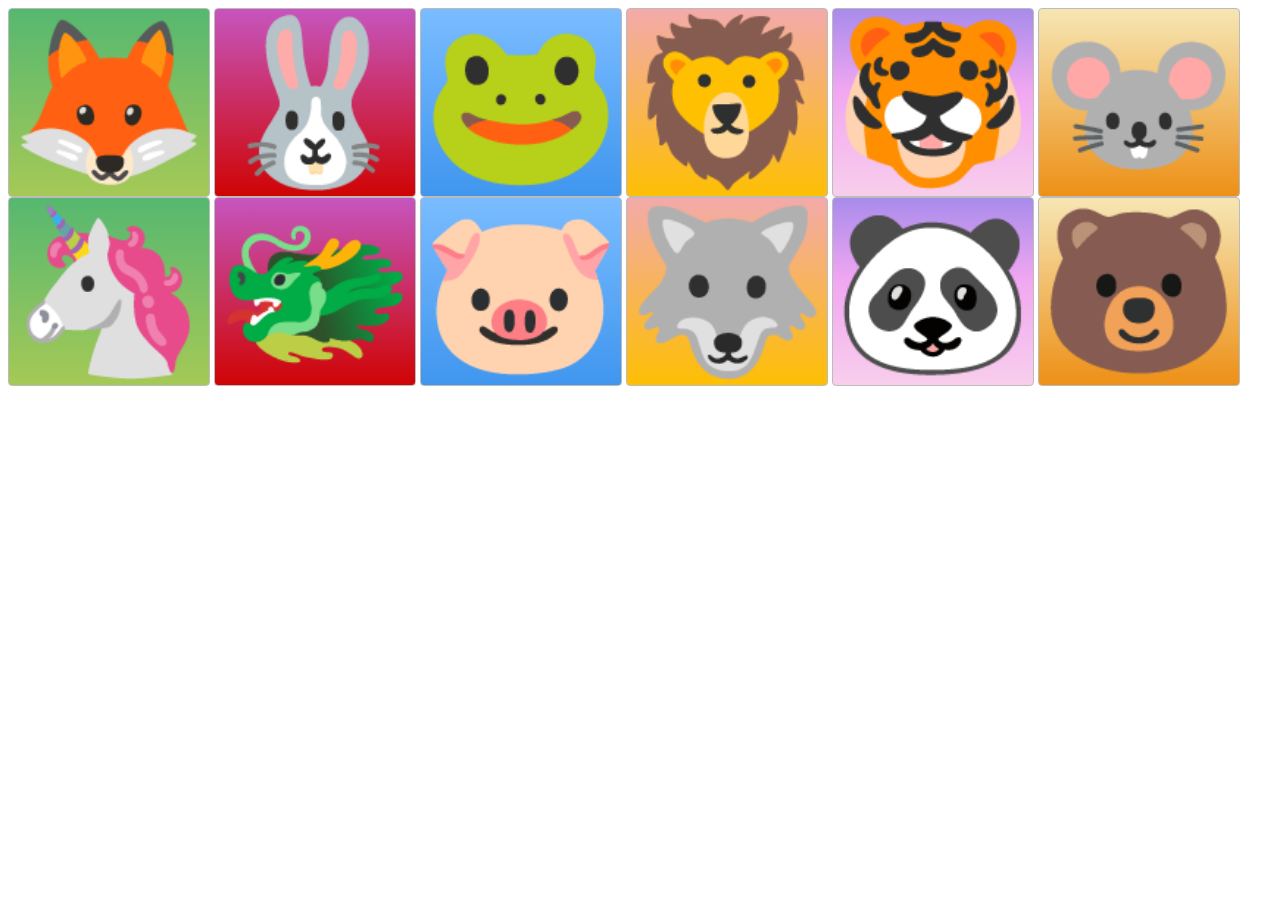
==== grid/index.html @ 9ac2a424 "add grid lesson" ====
<!DOCTYPE html>
<html>
<head>
  <!-- the below meta tag is default in most modern browsers. however if you have an
  older browser, the emojis may not show up properly. In which case you need this meta
  tag. Read more here: https://teamtreehouse.com/community/meta-charsetutf8-what-does-this-mean-or-what-does-it-do-i-deleted-it-from-the-code-and-nothing-changed -->
  <meta charset="utf-8" >  
  <title>Grid Master</title>
  <link rel="stylesheet" type="text/css" href="./style.css">
</head>
<body>
  <div class="zone green">🦊</div>
  <div class="zone red">🐰</div>
  <div class="zone blue">🐸</div>
  <div class="zone yellow">🦁</div>
  <div class="zone purple">🐯</div>
  <div class="zone brown">🐭</div>
  <div class="zone green">🦄</div>
  <div class="zone red">🐲</div>
  <div class="zone blue">🐷</div>
  <div class="zone yellow">🐺</div>
  <div class="zone purple">🐼</div>
  <div class="zone brown">🐻</div>
</body>
</html>
---- grid/style.css ----
.zone {
    cursor:pointer;
    display:inline-block;
    text-align: center;
    font-size:10em;
    border-radius:4px;
    border:1px solid #bbb;
    transition: all 0.3s linear;
}

.zone:hover {
    -webkit-box-shadow:rgba(0,0,0,0.8) 0px 5px 15px, inset rgba(0,0,0,0.15) 0px -10px 20px;
    -moz-box-shadow:rgba(0,0,0,0.8) 0px 5px 15px, inset rgba(0,0,0,0.15) 0px -10px 20px;
    -o-box-shadow:rgba(0,0,0,0.8) 0px 5px 15px, inset rgba(0,0,0,0.15) 0px -10px 20px;
    box-shadow:rgba(0,0,0,0.8) 0px 5px 15px, inset rgba(0,0,0,0.15) 0px -10px 20px;
}


/*https://paulund.co.uk/how-to-create-shiny-css-buttons*/
/***********************************************************************
 *  Green Background
 **********************************************************************/
.green{
    background: #56B870; /* Old browsers */
    background: -moz-linear-gradient(top, #56B870 0%, #a5c956 100%); /* FF3.6+ */
    background: -webkit-gradient(linear, left top, left bottom, color-stop(0%,#56B870), color-stop(100%,#a5c956)); /* Chrome,Safari4+ */
    background: -webkit-linear-gradient(top, #56B870 0%,#a5c956 100%); /* Chrome10+,Safari5.1+ */
    background: -o-linear-gradient(top, #56B870 0%,#a5c956 100%); /* Opera 11.10+ */
    background: -ms-linear-gradient(top, #56B870 0%,#a5c956 100%); /* IE10+ */
    background: linear-gradient(top, #56B870 0%,#a5c956 100%); /* W3C */
}

/***********************************************************************
 *  Red Background
 **********************************************************************/
.red{
    background: #C655BE; /* Old browsers */
    background: -moz-linear-gradient(top, #C655BE 0%, #cf0404 100%); /* FF3.6+ */
    background: -webkit-gradient(linear, left top, left bottom, color-stop(0%,#C655BE), color-stop(100%,#cf0404)); /* Chrome,Safari4+ */
    background: -webkit-linear-gradient(top, #C655BE 0%,#cf0404 100%); /* Chrome10+,Safari5.1+ */
    background: -o-linear-gradient(top, #C655BE 0%,#cf0404 100%); /* Opera 11.10+ */
    background: -ms-linear-gradient(top, #C655BE 0%,#cf0404 100%); /* IE10+ */
    background: linear-gradient(top, #C655BE 0%,#cf0404 100%); /* W3C */
}

/***********************************************************************
 *  Yellow Background
 **********************************************************************/
.yellow{
    background: #F3AAAA; /* Old browsers */
    background: -moz-linear-gradient(top, #F3AAAA 0%, #febf04 100%); /* FF3.6+ */
    background: -webkit-gradient(linear, left top, left bottom, color-stop(0%,#F3AAAA), color-stop(100%,#febf04)); /* Chrome,Safari4+ */
    background: -webkit-linear-gradient(top, #F3AAAA 0%,#febf04 100%); /* Chrome10+,Safari5.1+ */
    background: -o-linear-gradient(top, #F3AAAA 0%,#febf04 100%); /* Opera 11.10+ */
    background: -ms-linear-gradient(top, #F3AAAA 0%,#febf04 100%); /* IE10+ */
    background: linear-gradient(top, #F3AAAA 0%,#febf04 100%); /* W3C */
}

/***********************************************************************
 *  Blue Background
 **********************************************************************/
.blue{
    background: #7abcff; /* Old browsers */
    background: -moz-linear-gradient(top, #7abcff 0%, #60abf8 44%, #4096ee 100%); /* FF3.6+ */
    background: -webkit-gradient(linear, left top, left bottom, color-stop(0%,#7abcff), color-stop(44%,#60abf8), color-stop(100%,#4096ee)); /* Chrome,Safari4+ */
    background: -webkit-linear-gradient(top, #7abcff 0%,#60abf8 44%,#4096ee 100%); /* Chrome10+,Safari5.1+ */
    background: -o-linear-gradient(top, #7abcff 0%,#60abf8 44%,#4096ee 100%); /* Opera 11.10+ */
    background: -ms-linear-gradient(top, #7abcff 0%,#60abf8 44%,#4096ee 100%); /* IE10+ */
    background: linear-gradient(top, #7abcff 0%,#60abf8 44%,#4096ee 100%); /* W3C */
}

/***********************************************************************
 *  Purple Background
 **********************************************************************/
.purple {
    background: #A88BEB; /* Old browsers */
    background: -moz-linear-gradient(top, #A88BEB 0%, #F1A7F1 44%, #F8CEEC 100%); /* FF3.6+ */
    background: -webkit-gradient(linear, left top, left bottom, color-stop(0%,#A88BEB), color-stop(44%,#F1A7F1), color-stop(100%,#F8CEEC)); /* Chrome,Safari4+ */
    background: -webkit-linear-gradient(top, #A88BEB 0%,#F1A7F1 44%,#F8CEEC 100%); /* Chrome10+,Safari5.1+ */
    background: -o-linear-gradient(top, #A88BEB 0%,#F1A7F1 44%,#F8CEEC 100%); /* Opera 11.10+ */
    background: -ms-linear-gradient(top, #A88BEB 0%,#F1A7F1 44%,#F8CEEC 100%); /* IE10+ */
    background: linear-gradient(top, #A88BEB 0%,#F1A7F1 44%,#F8CEEC 100%); /* W3C */
}

/***********************************************************************
 *  Brown Background
 **********************************************************************/
.brown {
    background: #f6e6b4; /* Old browsers */
    background: -moz-linear-gradient(top, #f6e6b4 0%, #ed9017 100%); /* FF3.6+ */
    background: -webkit-gradient(linear, left top, left bottom, color-stop(0%,#f6e6b4), color-stop(100%,#ed9017)); /* Chrome,Safari4+ */
    background: -webkit-linear-gradient(top, #f6e6b4 0%,#ed9017 100%); /* Chrome10+,Safari5.1+ */
    background: -o-linear-gradient(top, #f6e6b4 0%,#ed9017 100%); /* Opera 11.10+ */
    background: -ms-linear-gradient(top, #f6e6b4 0%,#ed9017 100%); /* IE10+ */
    background: linear-gradient(top, #f6e6b4 0%,#ed9017 100%); /* W3C */
    filter: progid:DXImageTransform.Microsoft.gradient( startColorstr='#f6e6b4', endColorstr='#ed9017',GradientType=0 ); /* IE6-9 */
}
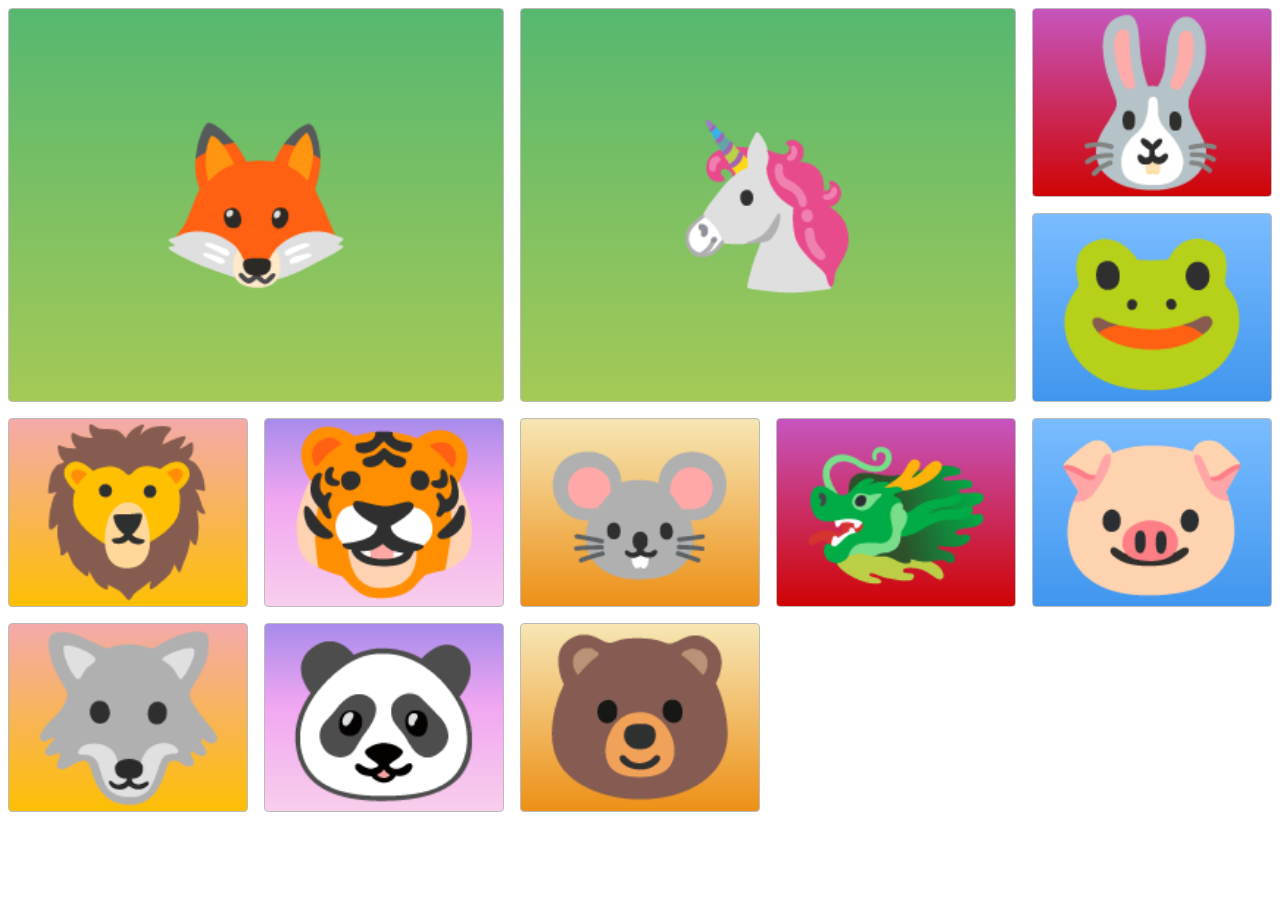
==== commit f9246945: "ztm" ====
--- a/grid/index.html
+++ b/grid/index.html
@@ -1,25 +1,27 @@
 <!DOCTYPE html>
 <html>
-<head>
-  <!-- the below meta tag is default in most modern browsers. however if you have an
+  <head>
+    <!-- the below meta tag is default in most modern browsers. however if you have an
   older browser, the emojis may not show up properly. In which case you need this meta
   tag. Read more here: https://teamtreehouse.com/community/meta-charsetutf8-what-does-this-mean-or-what-does-it-do-i-deleted-it-from-the-code-and-nothing-changed -->
-  <meta charset="utf-8" >  
-  <title>Grid Master</title>
-  <link rel="stylesheet" type="text/css" href="./style.css">
-</head>
-<body>
-  <div class="zone green">🦊</div>
-  <div class="zone red">🐰</div>
-  <div class="zone blue">🐸</div>
-  <div class="zone yellow">🦁</div>
-  <div class="zone purple">🐯</div>
-  <div class="zone brown">🐭</div>
-  <div class="zone green">🦄</div>
-  <div class="zone red">🐲</div>
-  <div class="zone blue">🐷</div>
-  <div class="zone yellow">🐺</div>
-  <div class="zone purple">🐼</div>
-  <div class="zone brown">🐻</div>
-</body>
-</html>+    <meta charset="utf-8" />
+    <title>Grid Master</title>
+    <link rel="stylesheet" type="text/css" href="./style.css" />
+  </head>
+  <body>
+    <div class="container">
+      <div class="zone green">🦊</div>
+      <div class="zone red">🐰</div>
+      <div class="zone blue">🐸</div>
+      <div class="zone yellow">🦁</div>
+      <div class="zone purple">🐯</div>
+      <div class="zone brown">🐭</div>
+      <div class="zone green">🦄</div>
+      <div class="zone red">🐲</div>
+      <div class="zone blue">🐷</div>
+      <div class="zone yellow">🐺</div>
+      <div class="zone purple">🐼</div>
+      <div class="zone brown">🐻</div>
+    </div>
+  </body>
+</html>
--- a/grid/style.css
+++ b/grid/style.css
@@ -1,11 +1,14 @@
 .zone {
     cursor:pointer;
-    display:inline-block;
+    /* display:inline-block; */
     text-align: center;
     font-size:10em;
     border-radius:4px;
     border:1px solid #bbb;
     transition: all 0.3s linear;
+    display: flex;
+    align-items: center;
+    justify-content: center;
 }
 
 .zone:hover {
@@ -20,7 +23,7 @@
 /***********************************************************************
  *  Green Background
  **********************************************************************/
-.green{
+.green, .greener{
     background: #56B870; /* Old browsers */
     background: -moz-linear-gradient(top, #56B870 0%, #a5c956 100%); /* FF3.6+ */
     background: -webkit-gradient(linear, left top, left bottom, color-stop(0%,#56B870), color-stop(100%,#a5c956)); /* Chrome,Safari4+ */
@@ -95,3 +98,21 @@
     background: linear-gradient(top, #f6e6b4 0%,#ed9017 100%); /* W3C */
     filter: progid:DXImageTransform.Microsoft.gradient( startColorstr='#f6e6b4', endColorstr='#ed9017',GradientType=0 ); /* IE6-9 */
 }
+
+.container {
+    display: grid;
+    gap: 1em;
+    grid-template-columns: repeat(auto-fill, minmax(200px, 1fr));
+    grid-template-rows: 1fr;
+}
+
+.green {
+    grid-column: span 2;
+    grid-row: 1/3;
+}
+
+@media (max-width: 767.98px){
+    .container {
+        grid-template-columns: 1fr 2fr;
+    }
+}